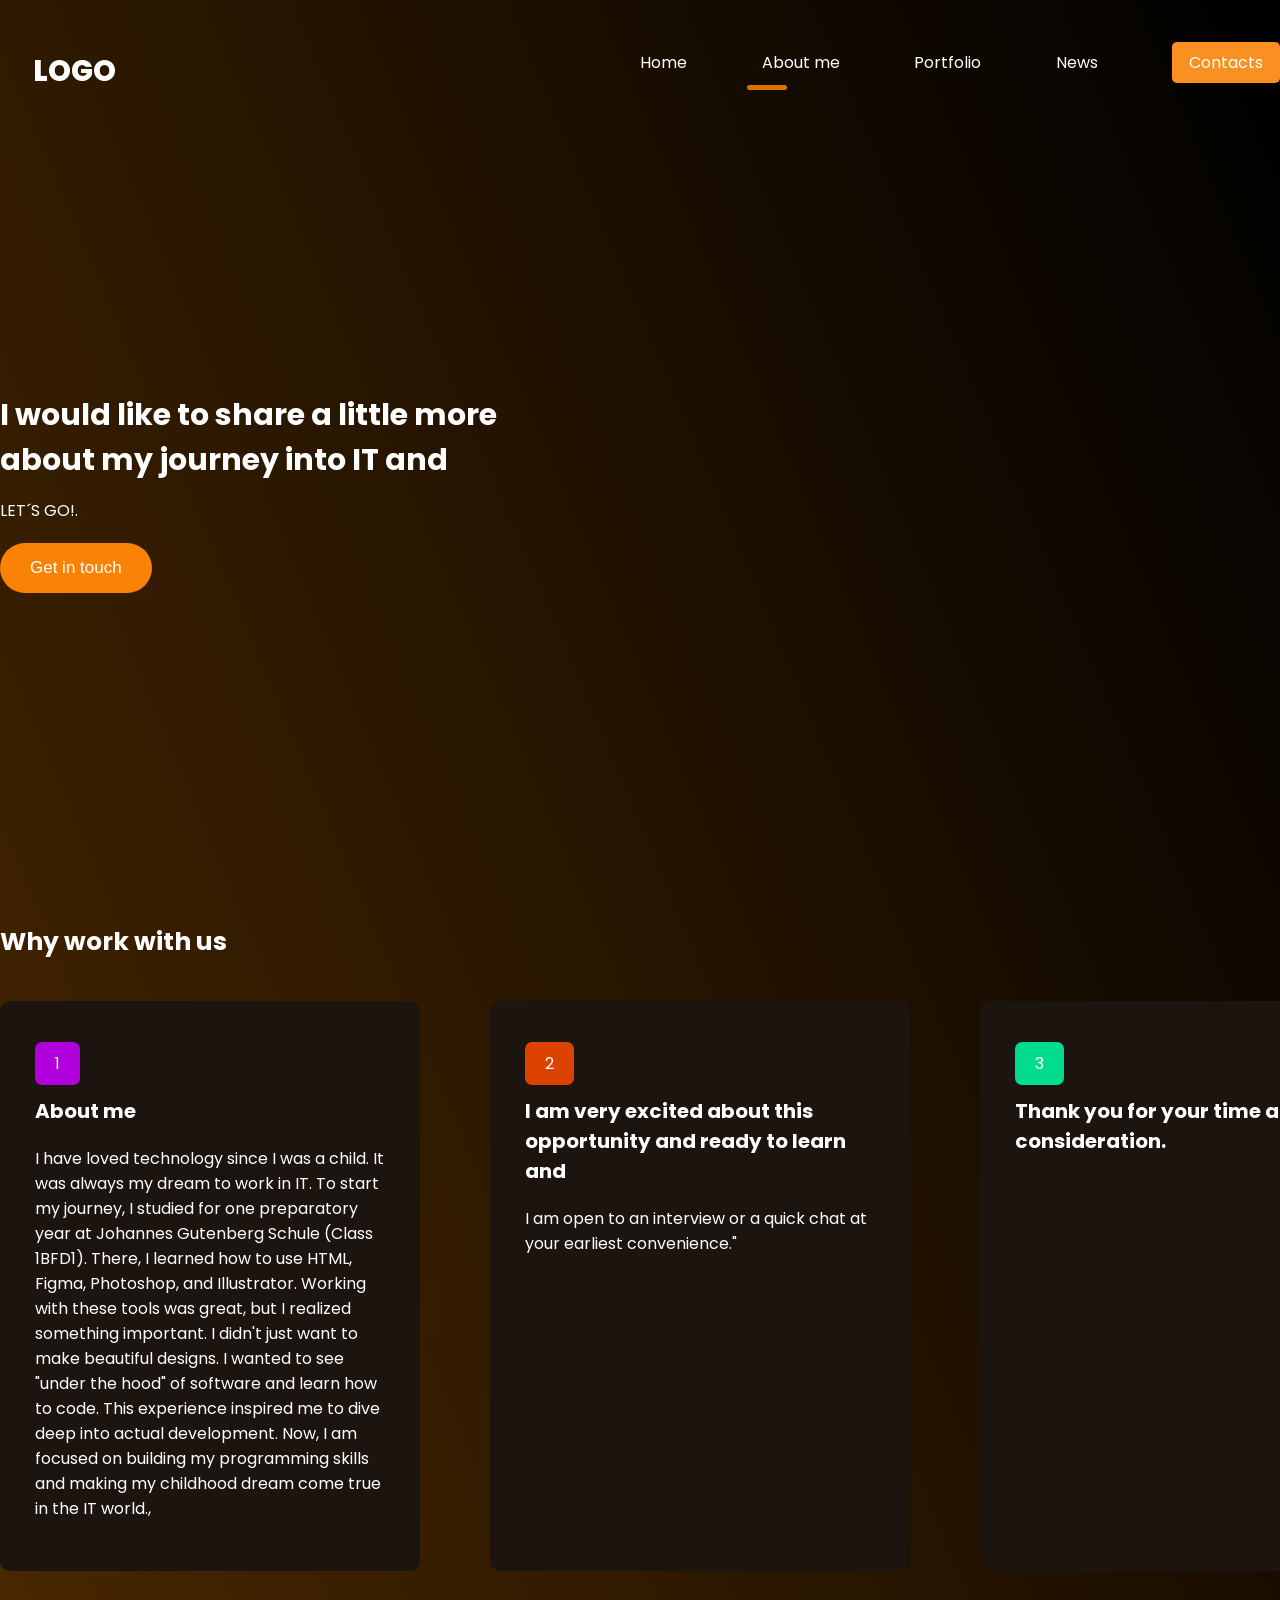
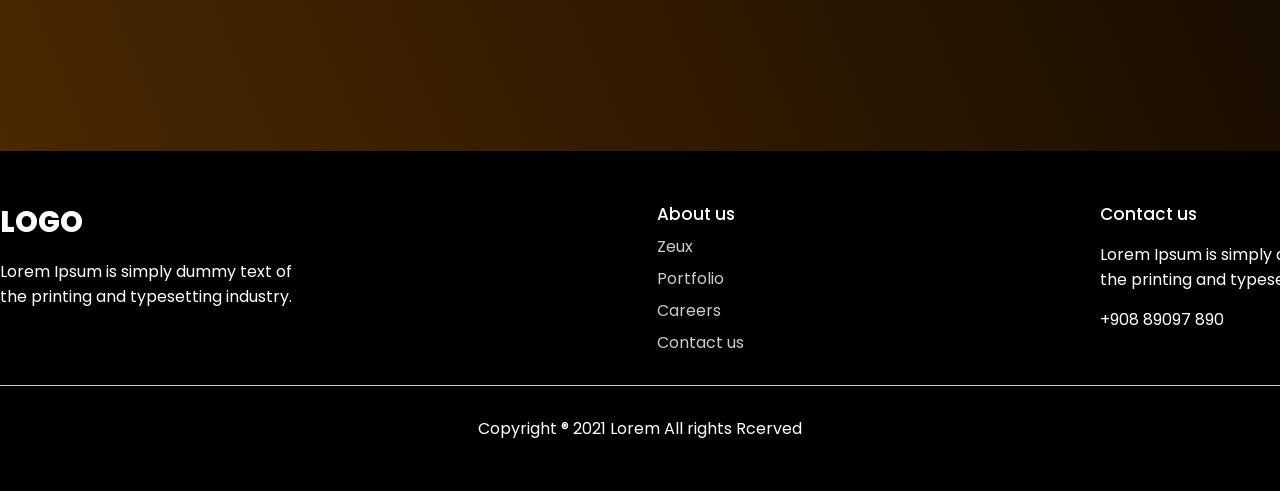
==== about.html @ b407e0cd "Update about.html" ====
<!DOCTYPE html>
<html lang="en">

<head>
    <meta charset="UTF-8">
    <meta name="viewport" content="width=device-width, initial-scale=1.0">
    <title>Game Website</title>
    <link rel="stylesheet" href="main.css">
</head>

<body>
    <div class="wrapper">
        <header> <class= "container">
            <span class="logo">logo</span>
            <nav>
                <ul>
                    <li ><a href="index.html">Home</a></li>
                    <li class="active"><a href="about.html">About me</a></li>
                    <li ><a href="#">Portfolio</a></li>
                    <li ><a href="#">News</a></li>
                    <li class="btn"><a href="contacts.html">Contacts</a></li>
                </ul>
            </nav>
        <header>


        <div class="hero-about container">
            <div class="info">
                <h1>I would like to share a little more about my journey into IT and</h1>
                <p>LET´S GO!.</p>
                <button class="btn">Get in touch</button>
            </div>
            <img src="/img/r6.svg" alt="">
        </div>
        <div class="container work">
            <h2>Why work with us</h2>
            <div class="blocks">
                <div class="block">
                    <span class="badge purple">1</span>
                    <h3>About me</h3>
                    <p>I have loved technology since I was a child. It was always my dream to work in IT. To start my journey, I studied for one preparatory year at Johannes Gutenberg Schule (Class 1BFD1). There, I learned how to use HTML, Figma, Photoshop, and Illustrator.

Working with these tools was great, but I realized something important. I didn't just want to make beautiful designs. I wanted to see "under the hood" of software and learn how to code. This experience inspired me to dive deep into actual development. Now, I am focused on building my programming skills and making my childhood dream come true in the IT world.,</p>
                </div>
                <div class="block">
                    <span class="badge brown">2</span>
                    <h3>I am very excited about this opportunity and ready to learn and</h3>
                    <p>I am open to an interview or a quick chat at your earliest convenience."</p>
                </div>
                <div class="block">
                    <span class="badge green">3</span>
                    <h3>Thank you for your time and consideration.</h3>
    
                </div>
            </div>
        </div>





    </div>


    <footer>
        <div class="block container">
                <div>
                    
                    <span class="logo">logo</span>
                    <p>Lorem Ipsum is simply dummy text of the printing and typesetting industry. </p>
                </div>
                <div>
                <h4>About us</h4>
                <ul>
                    <li>Zeux</li>
                    <li>Portfolio</li>
                    <li>Careers</li>
                    <li>Contact us</li>
                </ul>
                </div>
                <div>
                    <h4>Contact us</h4>
                    <p>Lorem Ipsum is simply dummy text of the printing and typesetting industry. </p>
                    <p>+908 89097 890</p>
                </div>
        </div>
            <hr>
            <p>Copyright ® 2021 Lorem All rights Rcerved</p>
        
    </footer>
       

</body>


</html>
---- main.css ----
@import url('https://fonts.googleapis.com/css2?family=Poppins:ital,wght@0,100;0,200;0,300;0,400;0,500;0,600;0,700;0,800;0,900;1,100;1,200;1,300;1,400;1,500;1,600;1,700;1,800;1,900&display=swap');

*{
    margin: 0;
    padding: 0;
}

body{
    font-family: "Poppins", sans-serif;
    font-weight: 400;
    color: #fff;
    font-size: 16px;
    background: #000;
}

a{
    text-decoration: none;
}

img{
    max-width: 100%;
}

.wrapper{
    background: linear-gradient(247deg, rgba(0, 0, 0, 1) 0%, rgba(74, 40, 0, 1) 100%);;
    width: 100%;
    overflow-x: hidden;
}

.container {
    width: 1400px;
    margin: 0 auto;
}

header{
    padding:50px 0;
}

header .logo, 
footer .block .logo {
    text-transform:uppercase ;
    font-size: 29px;
    font-weight: 800;
    margin-left: 33px;
}

header nav{
    float: right;
    width: 50%;
}
header nav ul{
    list-style: none;
    display: flex;
    justify-content: space-between;
    z-index: 2;
    position: relative;
}

header nav ul li{
    display: inline-block;
}

header nav ul li a {color: #fff

}

header nav ul li.active::after{
    content: '';
    display: block;
    width: 40px;
    height: 5px;
    background: #DC7000;
    border-radius: 10px;
    position: relative;
    top: 10px;
    left: -15px;
}

header nav ul li:not(.active):not(.btn) a:hover{
    border-bottom: 5px solid #DC7000;
}

header nav ul li.btn a, .email .block button {
    background:#FA9021 ;
    padding: 9px 17px;
    border-radius: 5px;
    transition: all 500ms ease;

}

header nav ul li.btn a:hover, 
.email .block button:hover{
    background: #a02604;
}

.hero {
    padding-bottom: 100px;
    position: relative;
    z-index: 1;
}

.hero--info {
    width: 530px;
    padding-top: 70px;
}

.hero--info h2 {
    color: #E87D0E;
    font-size: 20px;
    font-weight: 600;
}

.hero--info h1 {
    font-size: 50px;
    font-weight: 600;
}

.hero--info p {
    font-weight: 500;
    line-height: 170%;
    margin: 30px 0;
}

.hero--info .btn, .hero-about .info .btn {
    background: #fa8305;
    color: #fff;
    border-radius: 50px;
    padding: 15px 30px;
    border: 0;
    transition: all 500ms ease;
    font-size: 17px;
}

.hero--info .btn:hover, 
.hero-about .info .btn:hover {
    cursor: pointer;
    transform: scale(1.1);
}

.hero img {
    position: absolute;
    top: -150px;
    right: 0;
}
/*games section*/

.trending{
    background: linear-gradient(247deg, rgba(0, 0, 0, 1) 0%, rgba(74, 40, 0, 1) 100%);;
    width: 100%;
}

.trending {
    padding-top: 50px;
}

.trending h3{
    font-weight: 600;
    font-size: 31px;
    margin-left: 33px;
}
.trending .see-all, .projects .see-all{
    color: #fff;
    background-color: #25211d;
    border-radius: 5px;
    padding: 12px 23px;
    float: right;
    display: block;
    margin-right: 33px;
    transition: all 500 ms ease;
}


.trending .see-all:hover, .projects .see-all:hover{
    transform: scale(1.1);
}

.trending .games {
    display: flex;
    justify-content: space-around;
    width: 100%;
    padding: 50px 0;
}

.trending .games span{
    display: block;
    text-align: center;
    margin-top: 20px;
}

.trending .games span img {
    position: relative;
    top: 5px;
    margin-right: 7px;
}

.big-text{
    padding: 50px 6;
    font-size: 35px;
    font-weight: 600;
    text-align: center;
    width: 800px;

}

.big-text{
    background: linear-gradient(247deg, rgba(0, 0, 0, 1) 0%, rgba(74, 40, 0, 1) 100%);;
    width: 100%;
}


.banner{
    background: linear-gradient(247deg, rgba(0, 0, 0, 1) 0%, rgba(74, 40, 0, 1) 100%);;
    width: 100%;
}
.banner {
    padding: 80px 33px ;
}
.banner h3{
    font-size: 30px;
    font-weight: 600;
    margin-bottom: 30px;
}

.banner p {
    line-height: 170%;
    margin-bottom: 30px;
    width: 550px;
}

.banner img {
    width: 96%;
    margin-bottom: 30px;
}

/* section of pictures*/
.features {
    background: url('/img/pict3.svg') no-repeat center center fixed ;
    background-size: cover;
    padding: 80px 0;
}

.features h3,
.features p {
    margin-bottom: 20px;
    text-align: center;
    max-width: 800px;
    margin-left: auto;
    margin-right: auto;
} 
.features h3 {
    font-size: 30px;
}

.features .info {
    display: flex;
    justify-content: center;
    flex-wrap: wrap;
}

.features .info .block{
    text-align: center;
    width: 20%;
    margin: 30px 2%;
}

.features .info .block{
    margin-bottom: 15px;
}

.projects{
    padding: 50px 0;
    

}

.projects h3 {
    font-size: 30px;
    text-align: center;
}

.projects p {
    text-align: center;
    margin: 40px 25px;


}

.projects .images{
    display: flex;
    justify-content: space-around;
    margin-bottom: 25px;

}

.projects .see-all{
    float: none;
    width: 60px;
    text-align: center;
    margin: 0 auto;
}


/*lower part*/
.email {
    padding-bottom: 120px;
}

.email h3{
    margin-top: 60px;
    font-size: 30;
}

.email .block{
    background: #1C140F;
    margin-top: 30px;
    border-radius: 10px;
    padding: 40px 3%;
    width: 94%;
    display: flex;
    justify-content: space-between;
    align-items: center;
}

.email .block h4{
    font-size: 30px;
    font-weight: 500;

}

.email .block p{
    width: 500px;
}

.email .block input {
    background: #fff;
    outline: none;
    border: 0;
    border-radius: 5px;
    width: 380px;
    font-family: "Poppins", sans-serif;
    font-weight: 400;
    padding: 20px 30px;
    position: relative;
    right: -100px;
    z-index: 1;
    padding-right: 120px;
}

.email .block input::placeholder{
    color: #898989;
}

.email .block button{
    cursor: pointer;
    border: 0;
    padding: 13px 17px;
    position: relative;
    z-index: 2;
    color: #fff;
}


/*about us */



.hero-about img {
    position: absolute;
    right: -150px;
    top: 150px;

}

.hero-about .info{
    width: 500px;
    padding: 250px 0;

}

.hero-about .info h1{
    margin-bottom: 15px;
    font-size: 30px;
}

.hero-about .info .btn{
    margin-top: 20px;
}

.work {
    padding: 80px 0;
}

.work h2{
    font-size: 25px;
    margin-bottom: 40px;
}

.work .blocks{
    display: flex;
    justify-content: space-between;
}

.work .blocks .block{
    width: 25%;
    border-radius: 10px;
    padding: 50px 35px;
    background: #1C140F;
}

.work .blocks .block h3{
    font-size: 20px;
    margin: 20px 0;
}

.work .blocks .block .badge{
    border-radius: 7px;
    padding: 10px 20px;
}

.work .blocks .block .badge.purple{
    background: #B000DC;
}
.work .blocks .block .badge.brown{
    background: #DC4200;
}

.work .blocks .block .badge.green{
    background: #00DC8D;
}

/*contacts */
.hero-contacts h1{
    text-align: center;
    margin-top: 70px;
    margin-bottom: 30px;
    font-size: 30px;
}

.hero-contacts p{
    text-align: center;
}

.hero-contacts img{
    width: 70%;
    margin: 80px 15%;
}

.feedback{
    background: #1C140F;
    padding: 70px 0;
}


.feedback h2 {
    text-align: center;
    font-weight: 500;
    font-size: 30px;
}

.feedback p {
    text-align: center;
    margin-top: 10px;
}

.feedback form{
    margin: 80px auto;
    width: 600px;
}

.feedback form .inline{
    display: flex;
    justify-content: space-between;
}

.feedback form .inline > div{
    width: 50%;
}

.feedback form label{
    color: #4F4F4F;
    font-size: 14px;
}

.feedback form input, 
.feedback form textarea {
    background: #CECECE;
    border-radius: 10px;
    border: 0.6px solid #CECECE;
    display: block;
    width: 90%;
    padding: 15px 10px;
    outline: none;
    color: #fff;
    margin-top: 7px;
    margin-bottom: 20px ;
}

.feedback form .one-line {
    width: 95%;
}


.feedback form textarea{
    resize: none;
    height: 200px;
}

.feedback form button{
    background: #DC7000;
    border-radius: 5px;
    border: 0;
    float: right;
    cursor: pointer;
    color: #fff;
    padding: 15px 35px;
    transition: all 50ms ease;
}

.feedback form button:hover{
    background: #b01414;
}


/*footer */

footer {
    background: #000;
    padding:50px 0; 
}

footer .block .logo{
    margin: 0;
}

footer .block{
    display: flex;
    justify-content: space-between;
}

footer .block p {
    width: 300px;
    margin: 15px 0;
}

footer .block h4{
    font-weight: 500;
    font-size: 17px;

}

footer .block ul li{
    margin-top: 7px;
    opacity: 0.8;
    list-style-type: none;
}

footer hr{
    margin: 30px 0;
    border: 0;
    height: 0.6px;
    background:#ccc;
}

footer >p{
    text-align: center;
}
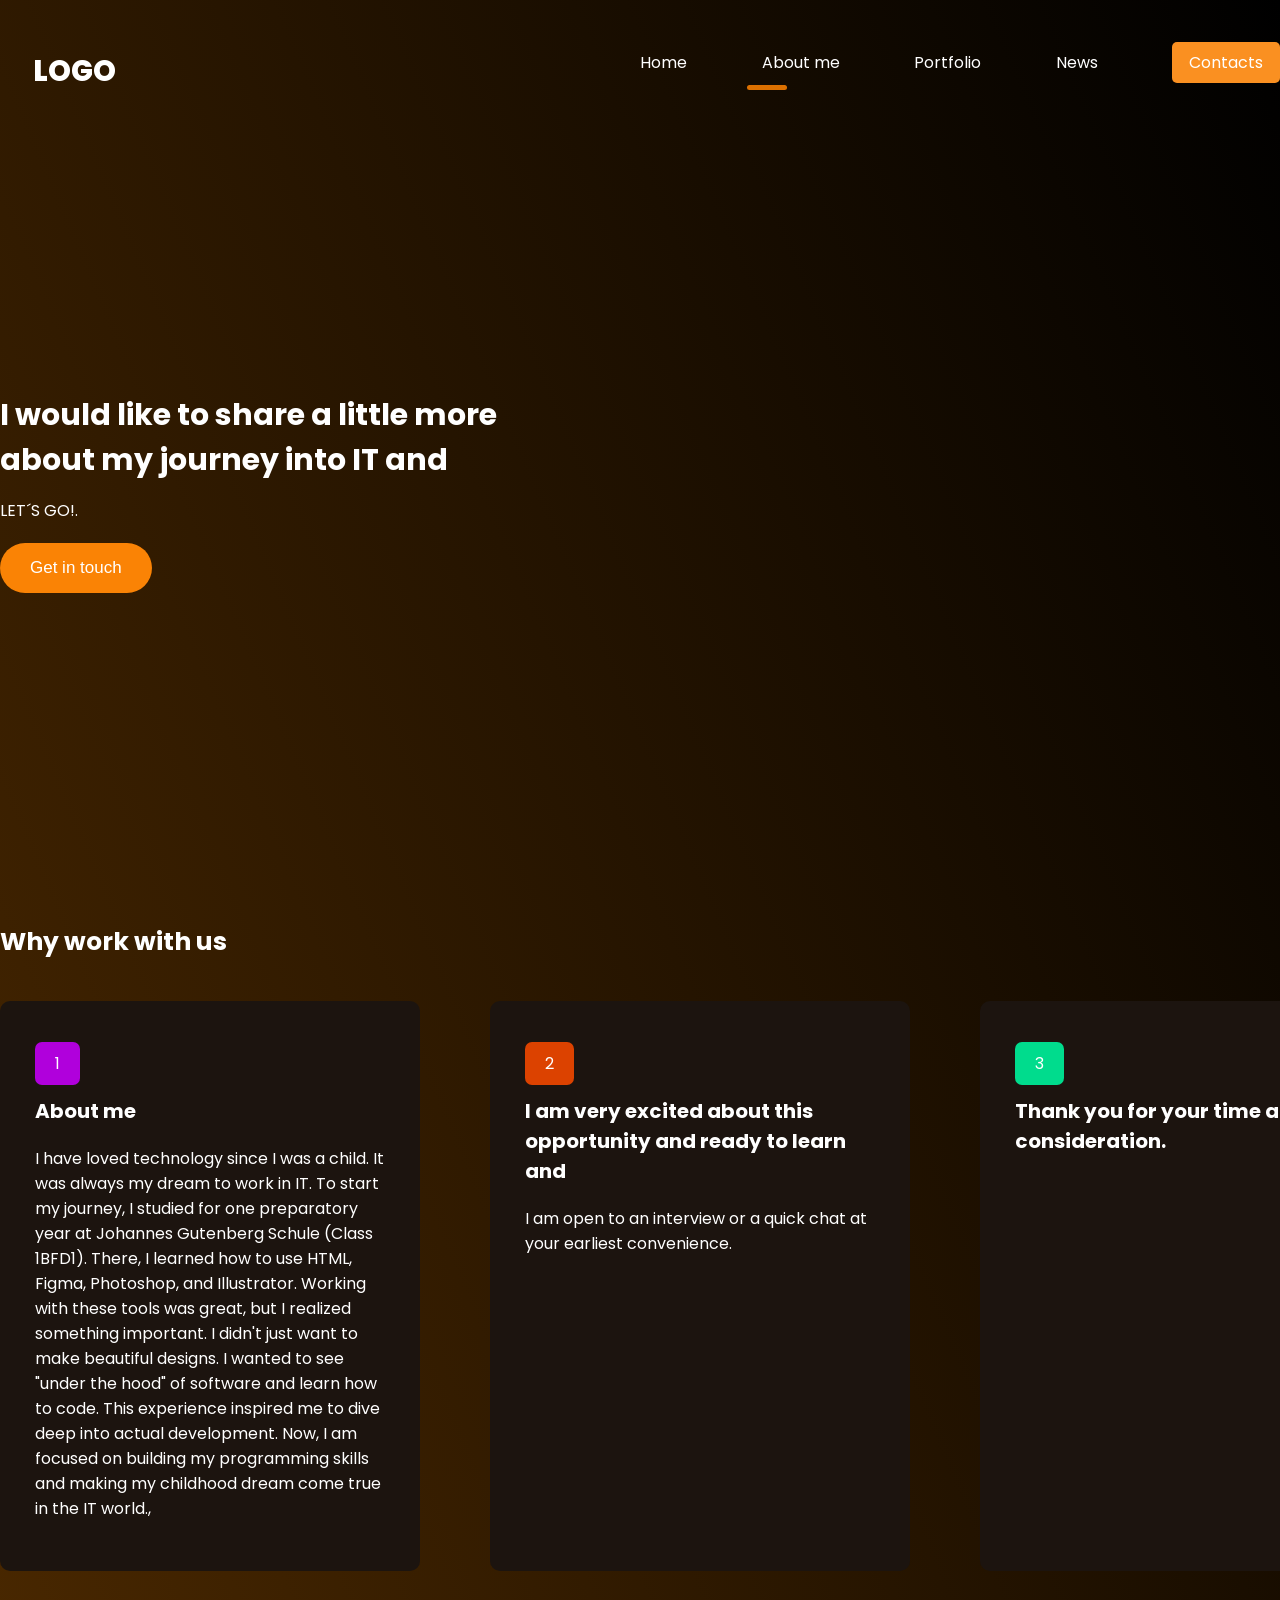
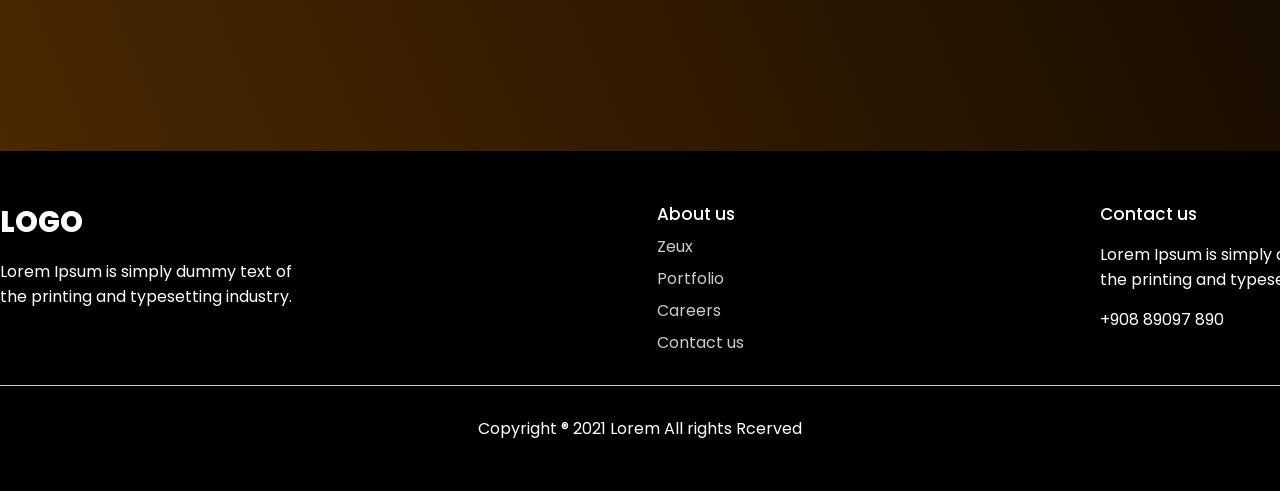
==== commit fd8fefa8: "Update about.html" ====
--- a/about.html
+++ b/about.html
@@ -45,7 +45,7 @@
                 <div class="block">
                     <span class="badge brown">2</span>
                     <h3>I am very excited about this opportunity and ready to learn and</h3>
-                    <p>I am open to an interview or a quick chat at your earliest convenience."</p>
+                    <p>I am open to an interview or a quick chat at your earliest convenience.</p>
                 </div>
                 <div class="block">
                     <span class="badge green">3</span>
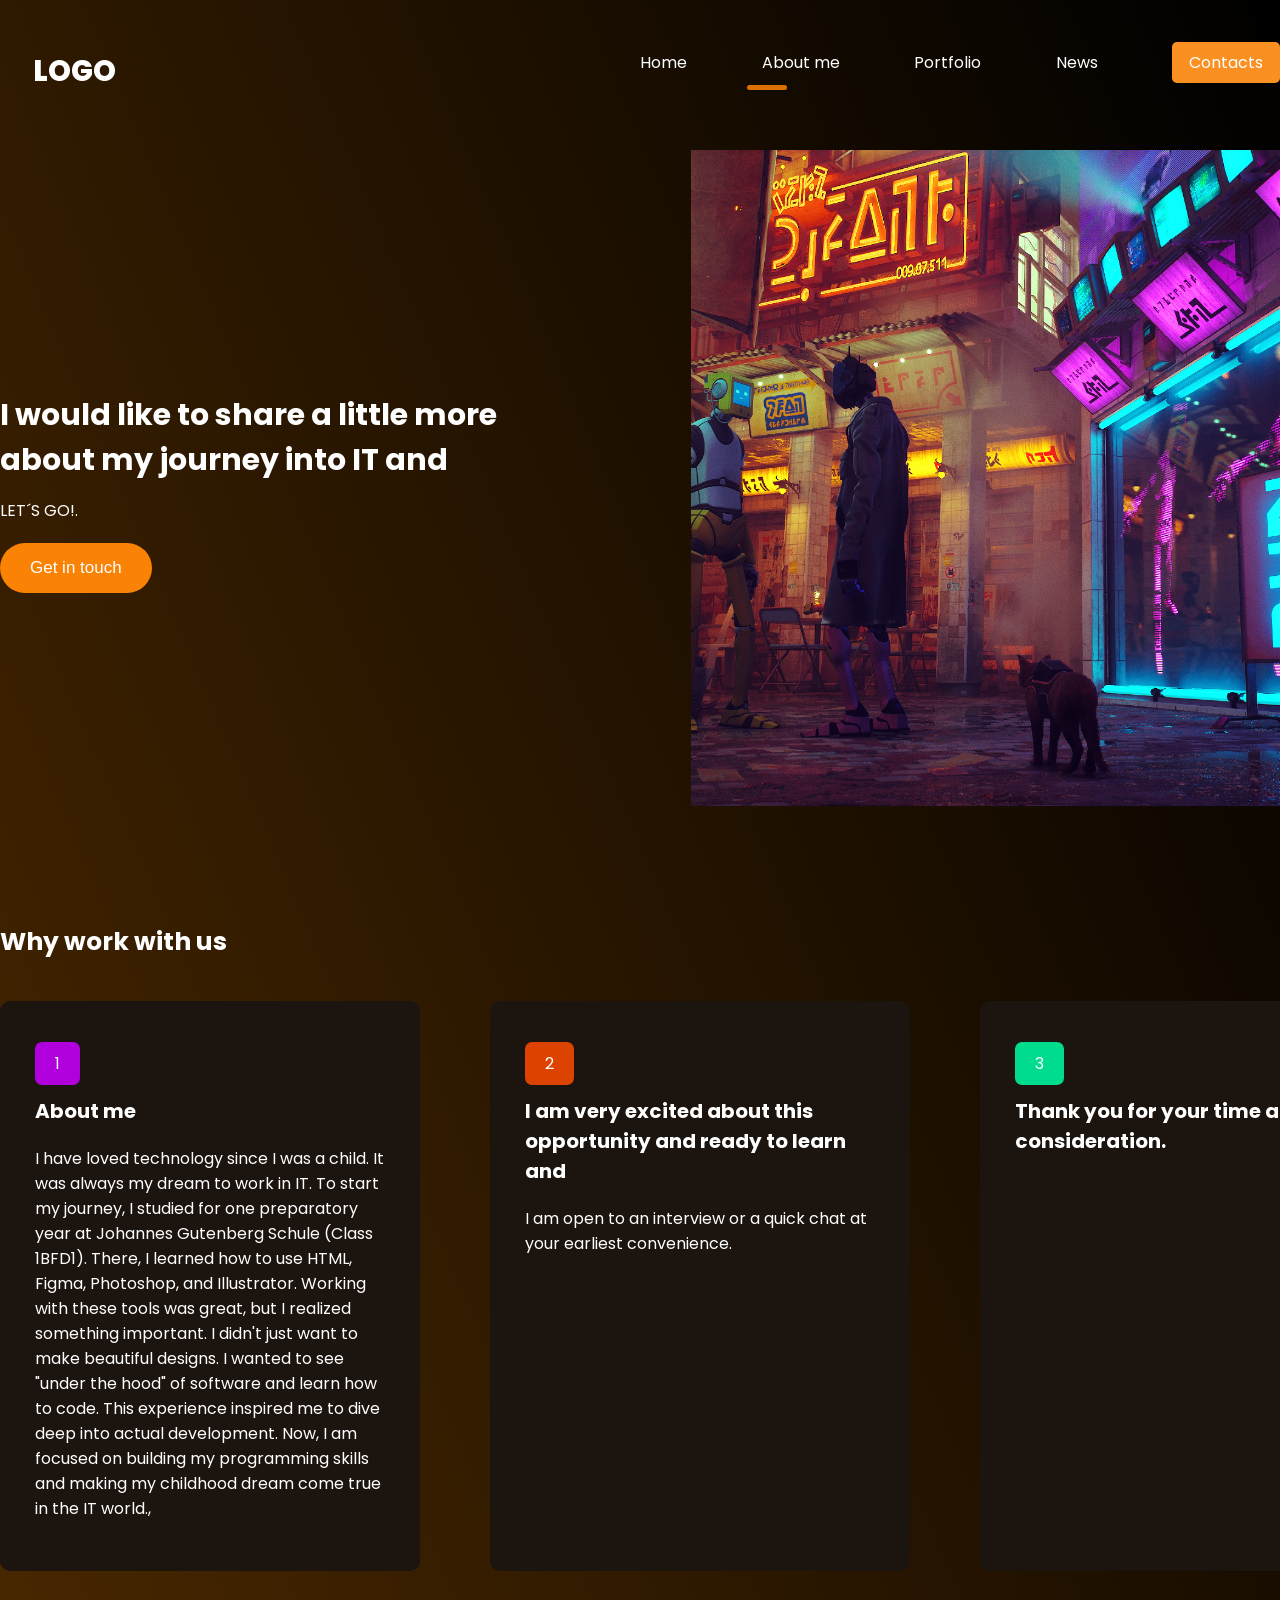
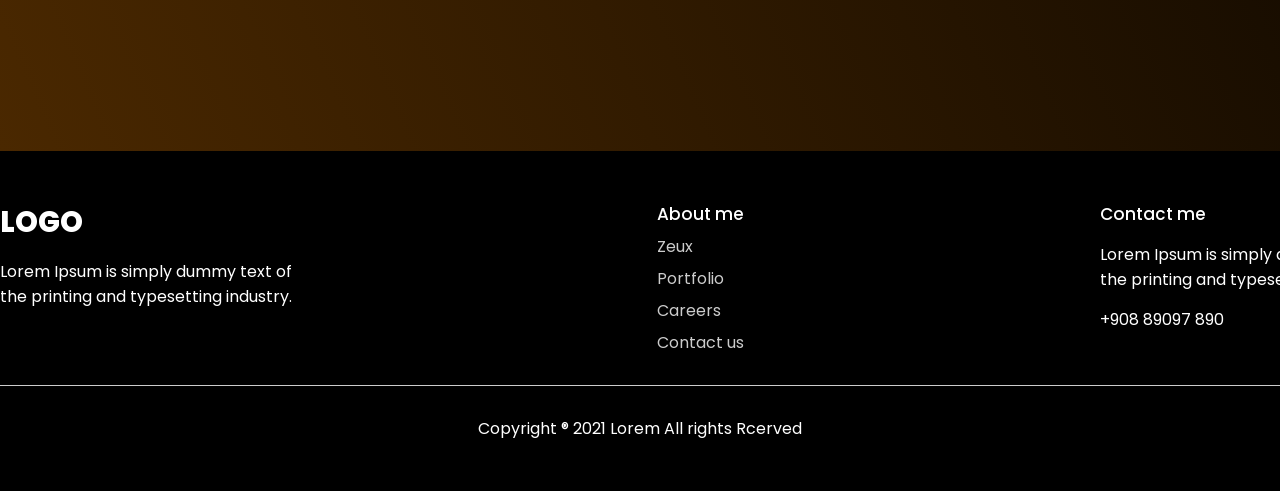
==== commit c1115cfa: "Update about.html" ====
--- a/about.html
+++ b/about.html
@@ -30,7 +30,7 @@
                 <p>LET´S GO!.</p>
                 <button class="btn">Get in touch</button>
             </div>
-            <img src="/img/r6.svg" alt="">
+            <img src="r6.svg" alt="joystick.svg">
         </div>
         <div class="container work">
             <h2>Why work with us</h2>
@@ -70,7 +70,7 @@
                     <p>Lorem Ipsum is simply dummy text of the printing and typesetting industry. </p>
                 </div>
                 <div>
-                <h4>About us</h4>
+                <h4>About me</h4>
                 <ul>
                     <li>Zeux</li>
                     <li>Portfolio</li>
@@ -79,7 +79,7 @@
                 </ul>
                 </div>
                 <div>
-                    <h4>Contact us</h4>
+                    <h4>Contact me</h4>
                     <p>Lorem Ipsum is simply dummy text of the printing and typesetting industry. </p>
                     <p>+908 89097 890</p>
                 </div>
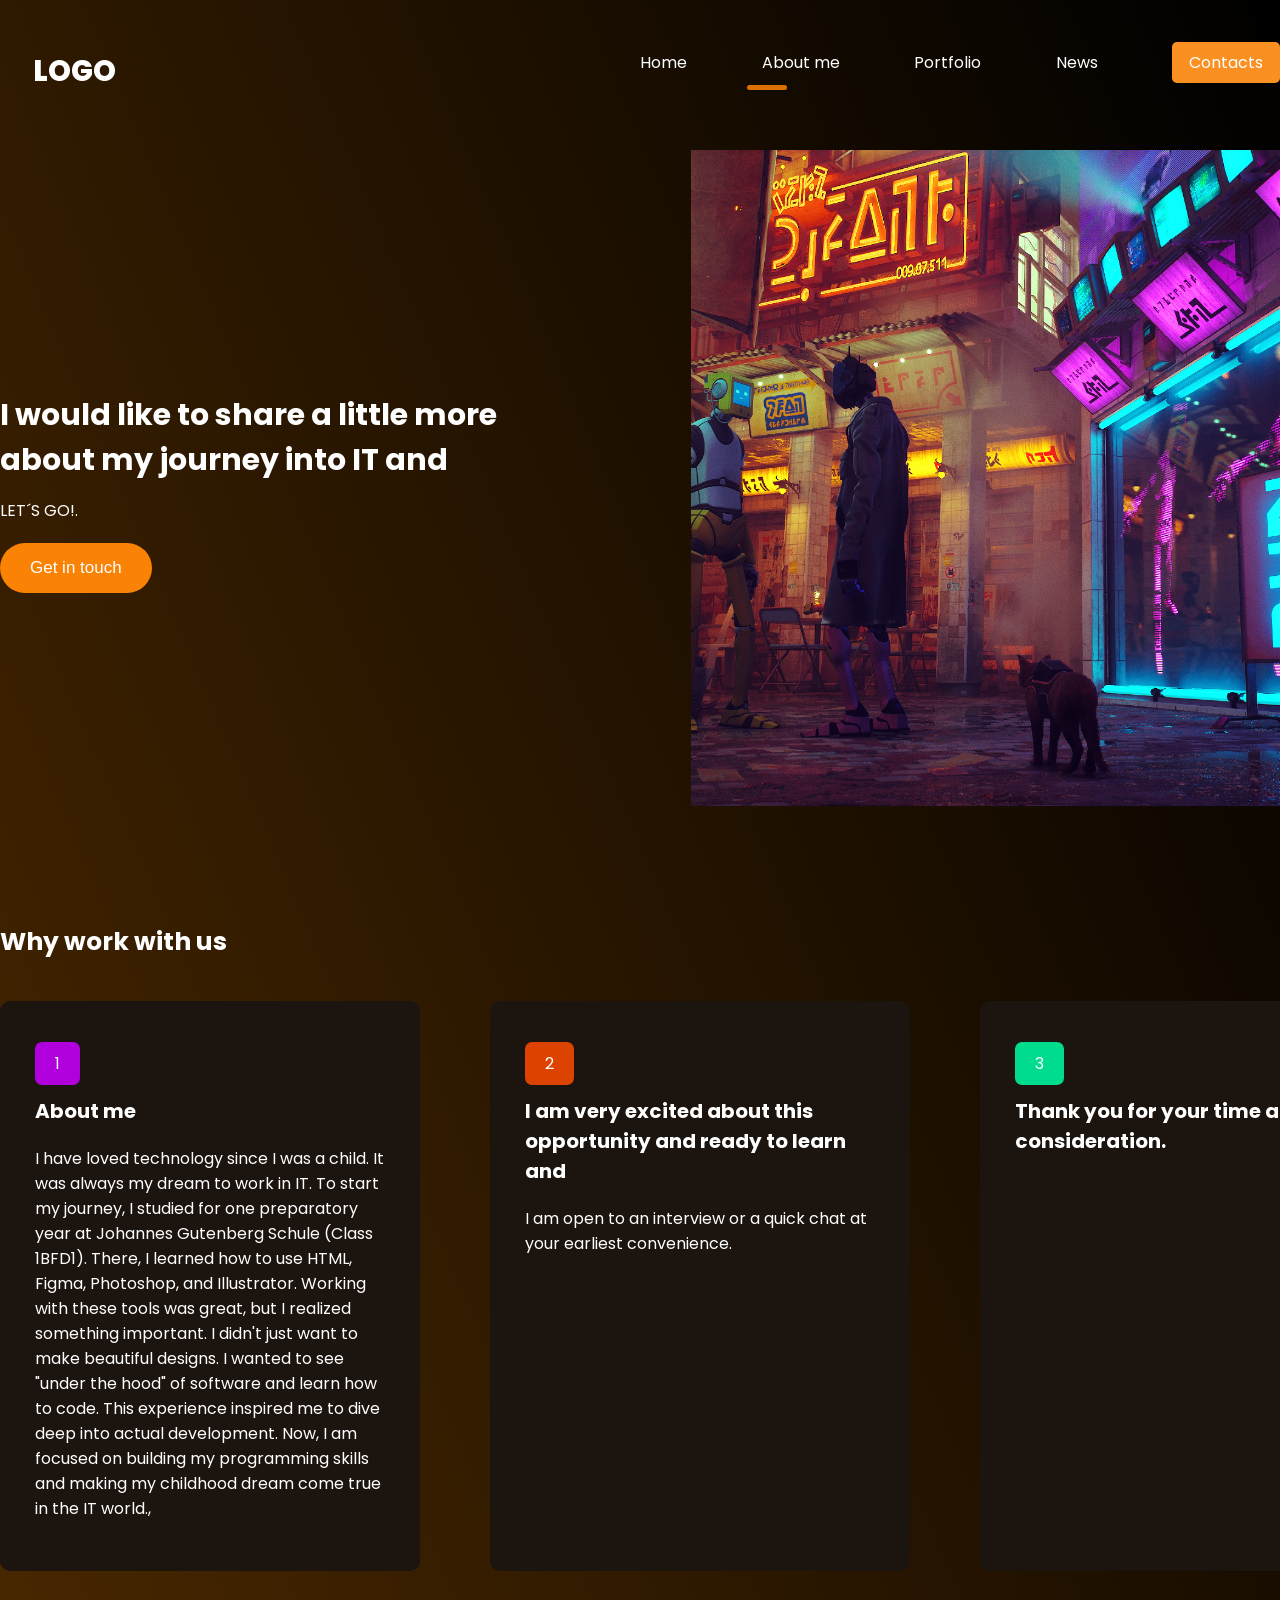
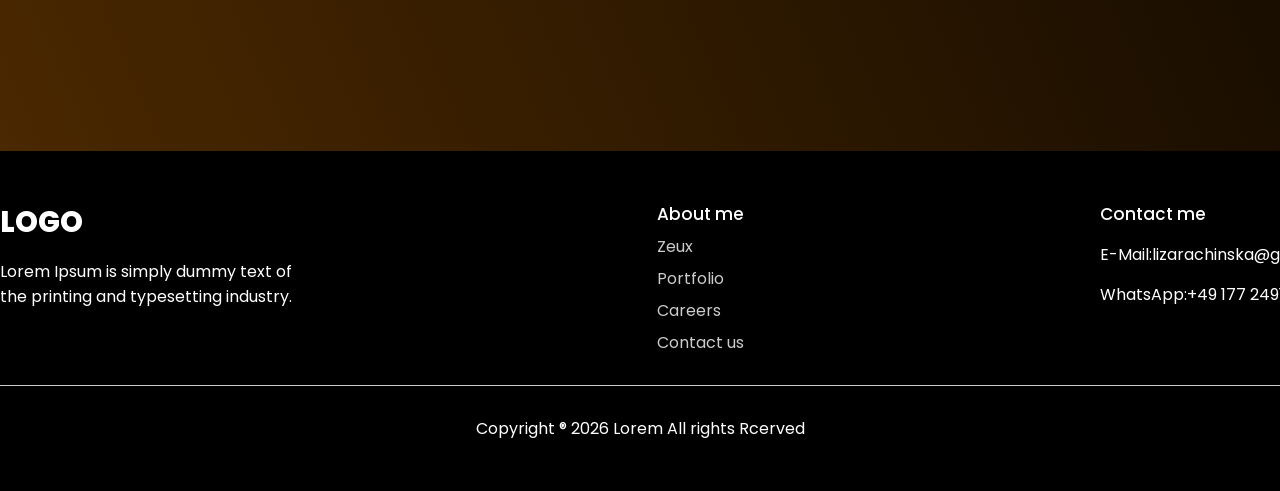
==== commit 24dd8483: "Update about.html" ====
--- a/about.html
+++ b/about.html
@@ -80,12 +80,12 @@
                 </div>
                 <div>
                     <h4>Contact me</h4>
-                    <p>Lorem Ipsum is simply dummy text of the printing and typesetting industry. </p>
-                    <p>+908 89097 890</p>
+                    <p>E-Mail:lizarachinska@gmail.com </p>
+                    <p>WhatsApp:+49 177 2491436</p>
                 </div>
         </div>
             <hr>
-            <p>Copyright ® 2021 Lorem All rights Rcerved</p>
+            <p>Copyright ® 2026 Lorem All rights Rcerved</p>
         
     </footer>
        
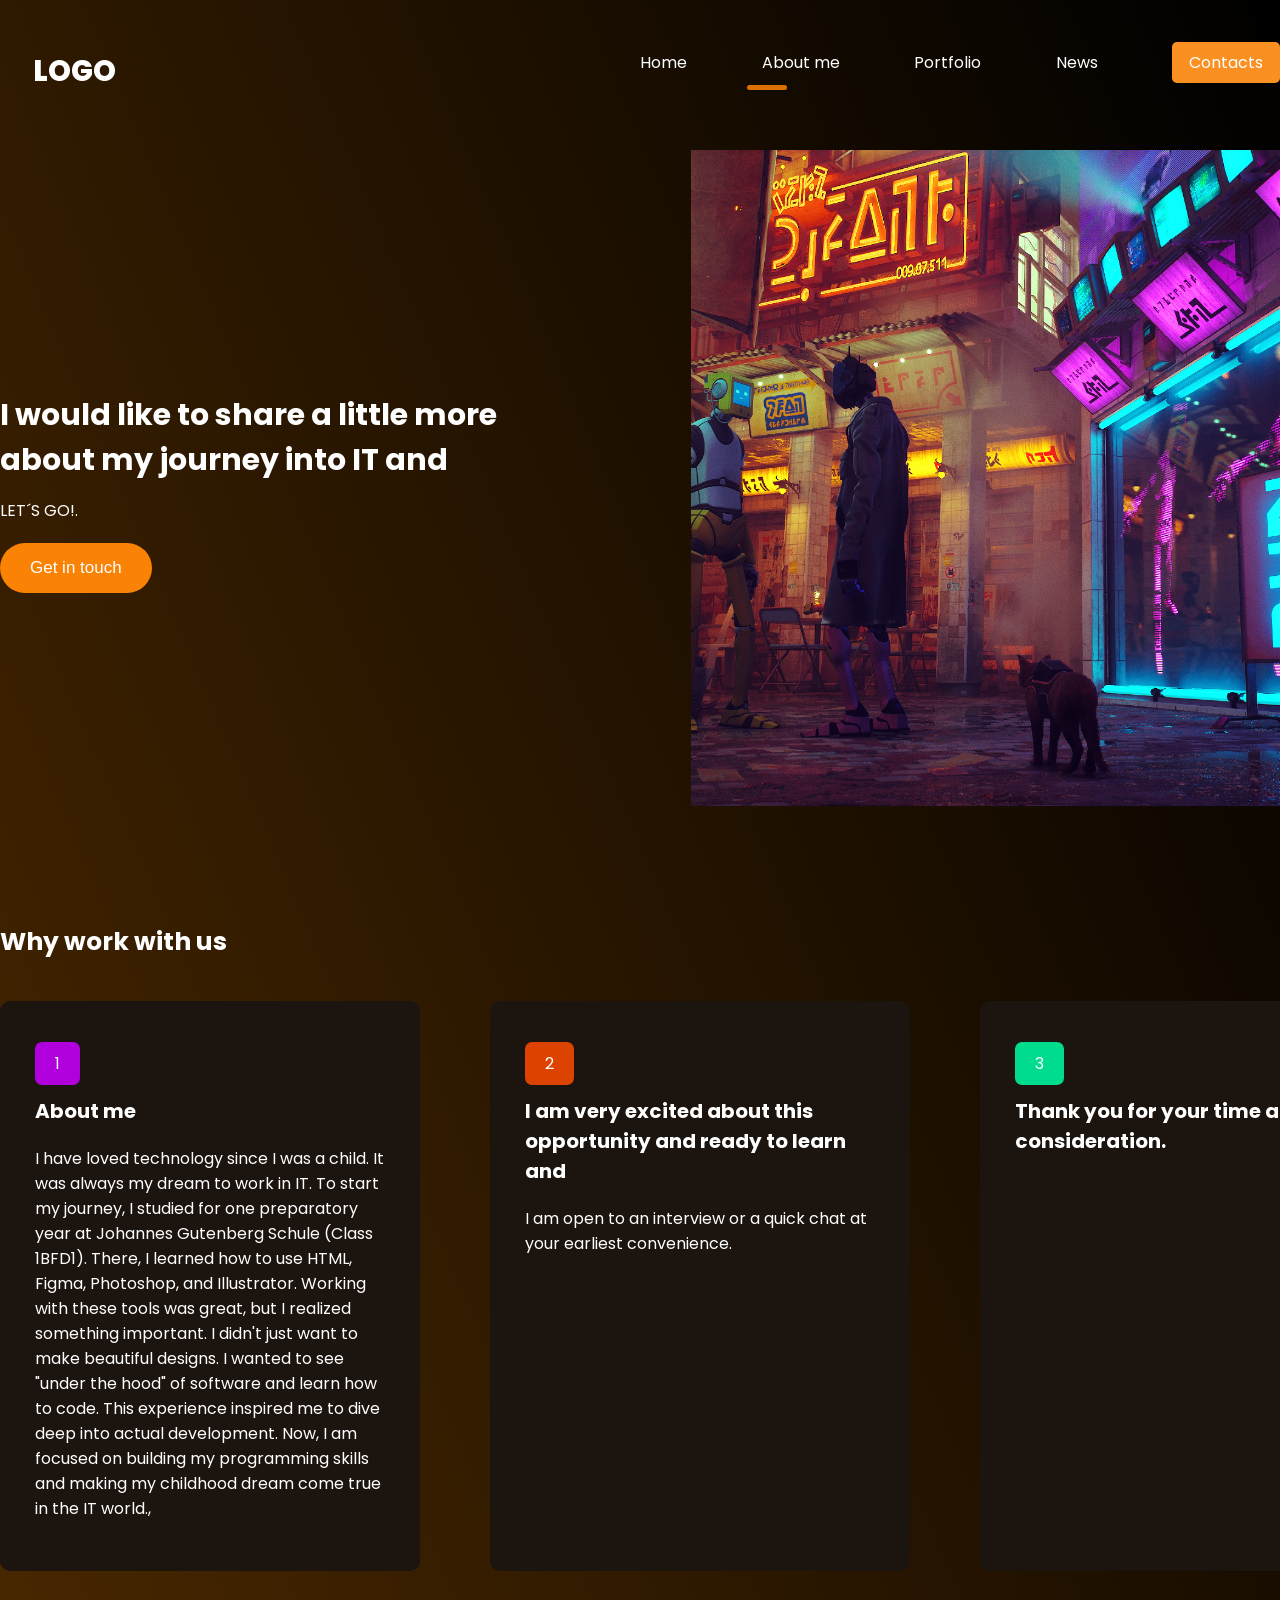
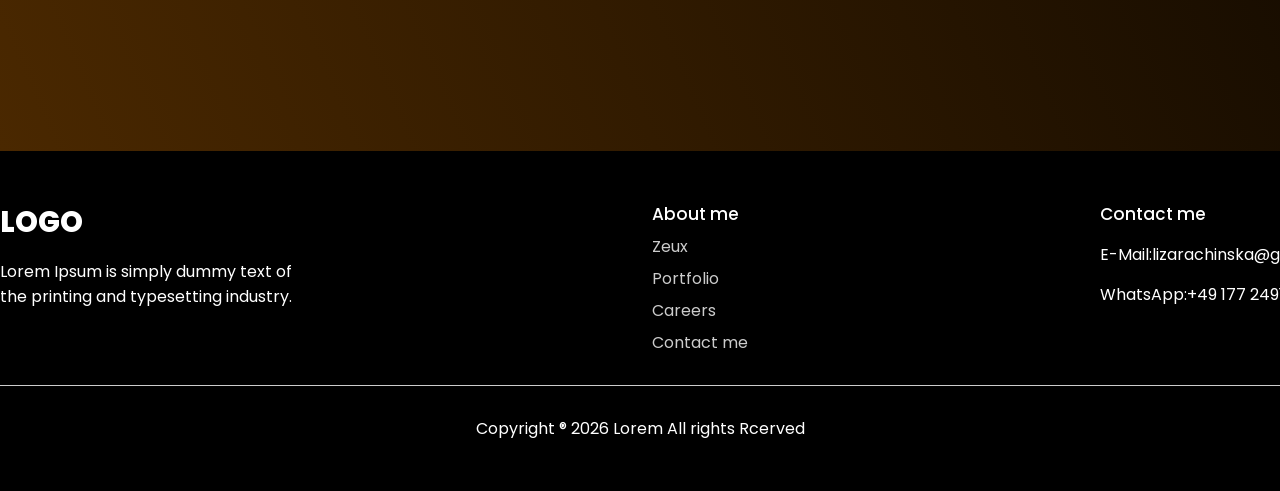
==== commit d2403566: "Update about.html" ====
--- a/about.html
+++ b/about.html
@@ -75,7 +75,7 @@
                     <li>Zeux</li>
                     <li>Portfolio</li>
                     <li>Careers</li>
-                    <li>Contact us</li>
+                    <li>Contact me</li>
                 </ul>
                 </div>
                 <div>
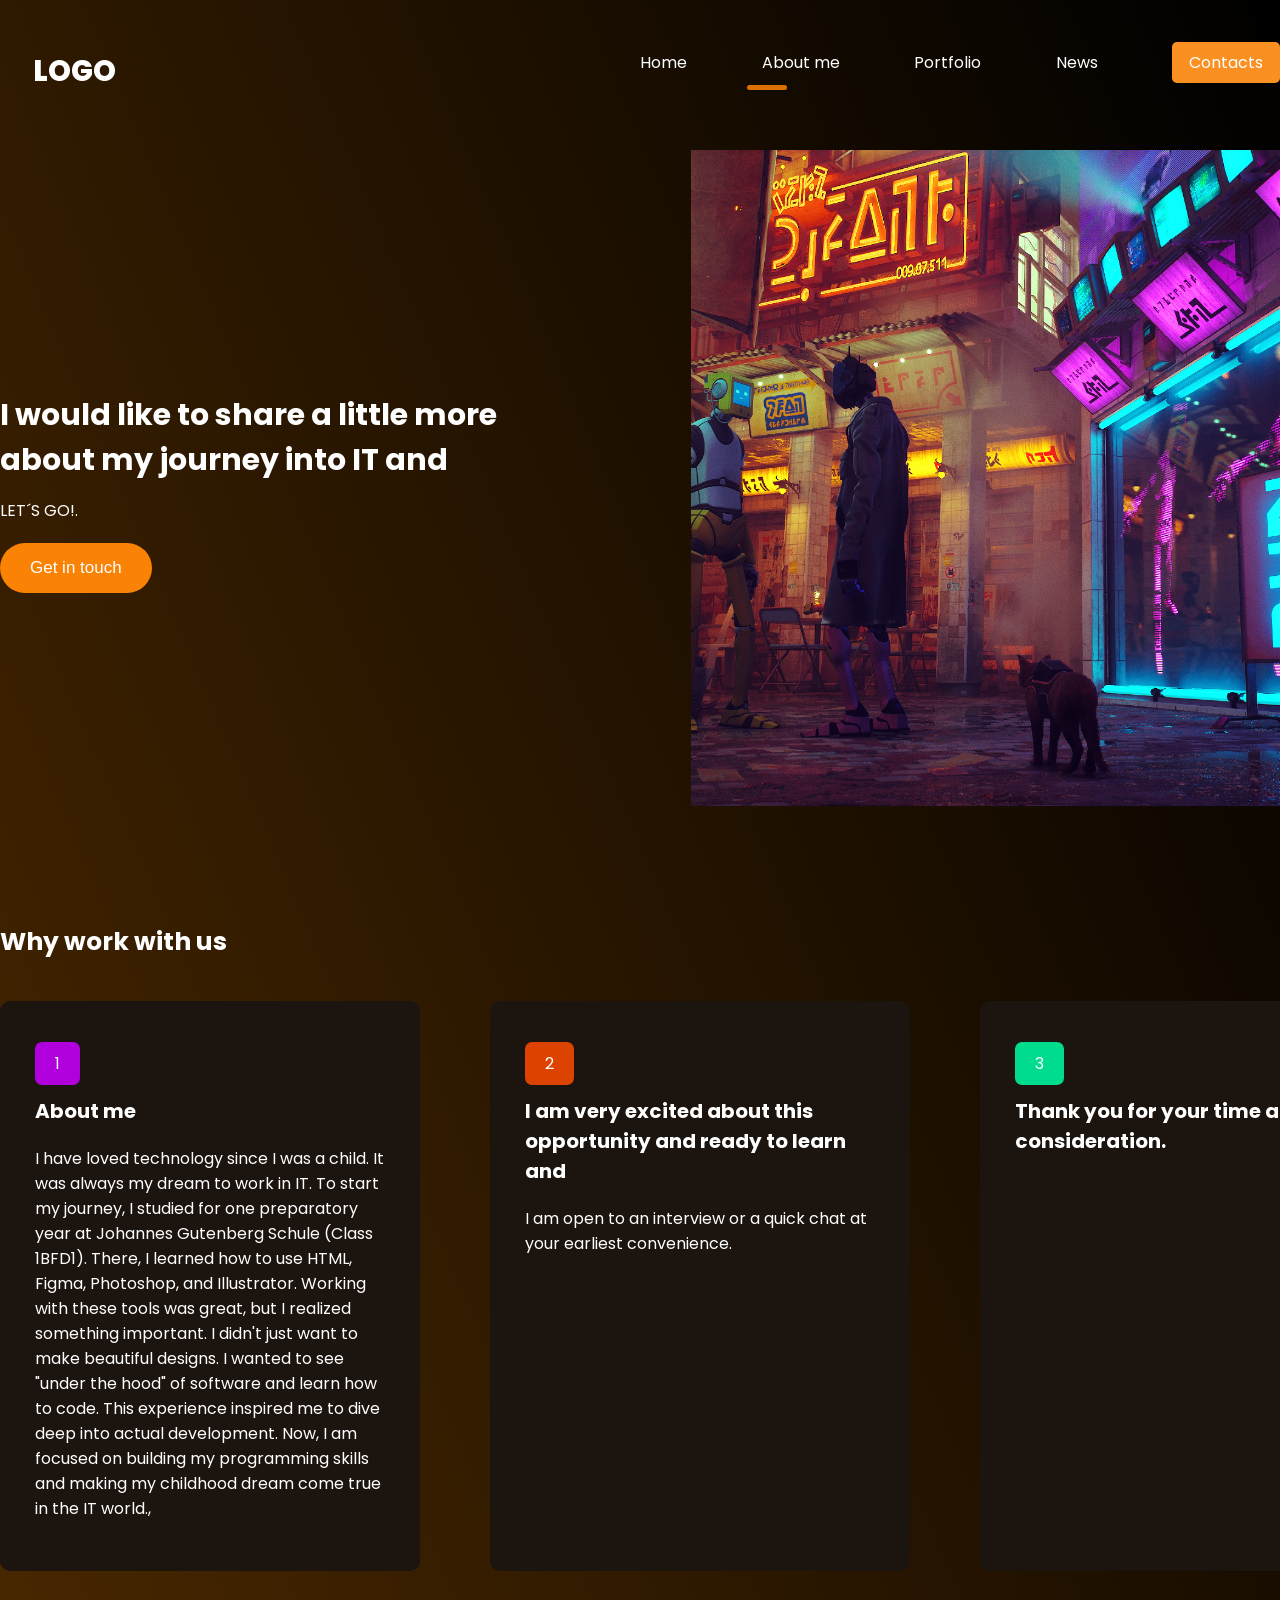
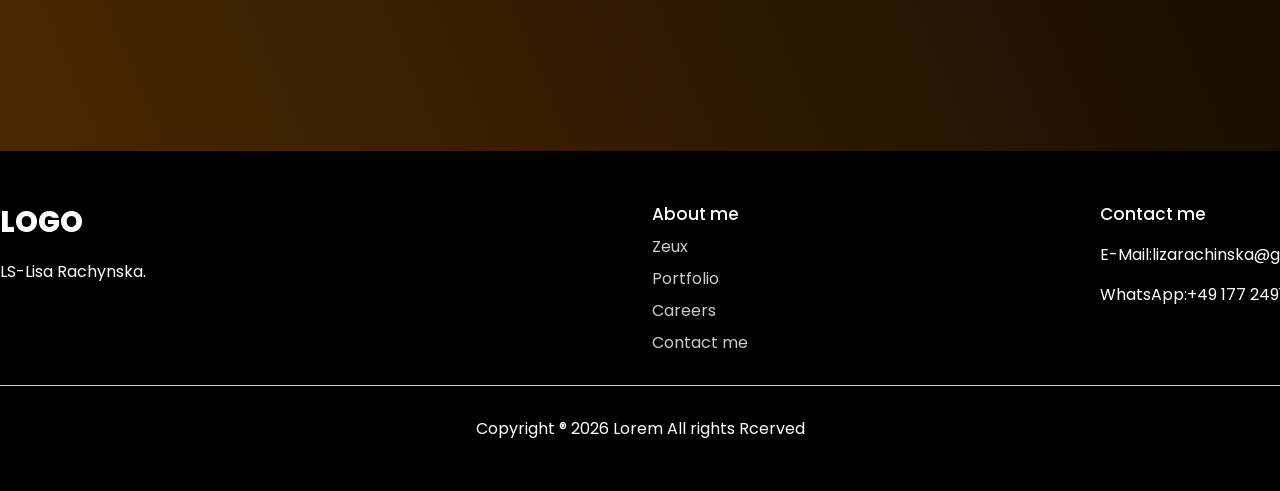
==== commit c6ef6e11: "Update about section text in about.html" ====
--- a/about.html
+++ b/about.html
@@ -67,7 +67,7 @@
                 <div>
                     
                     <span class="logo">logo</span>
-                    <p>Lorem Ipsum is simply dummy text of the printing and typesetting industry. </p>
+                    <p>LS-Lisa Rachynska. </p>
                 </div>
                 <div>
                 <h4>About me</h4>
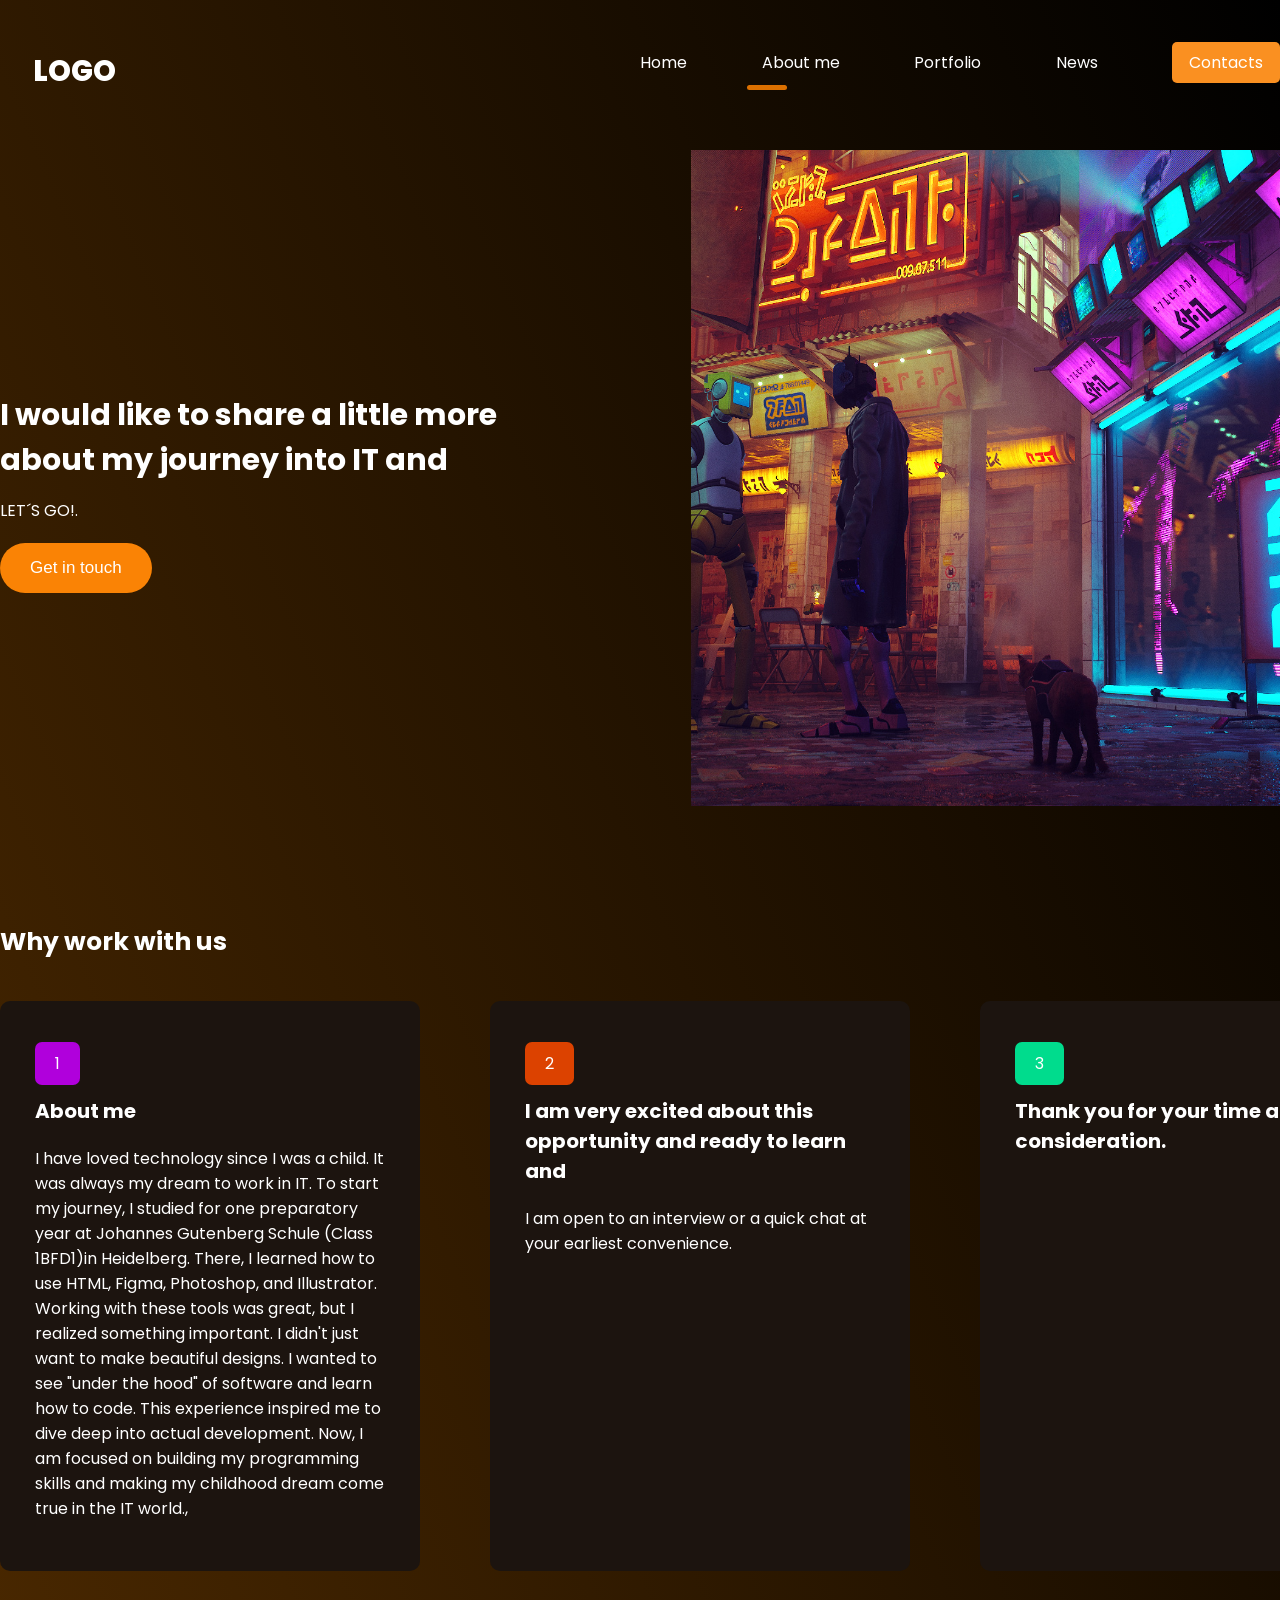
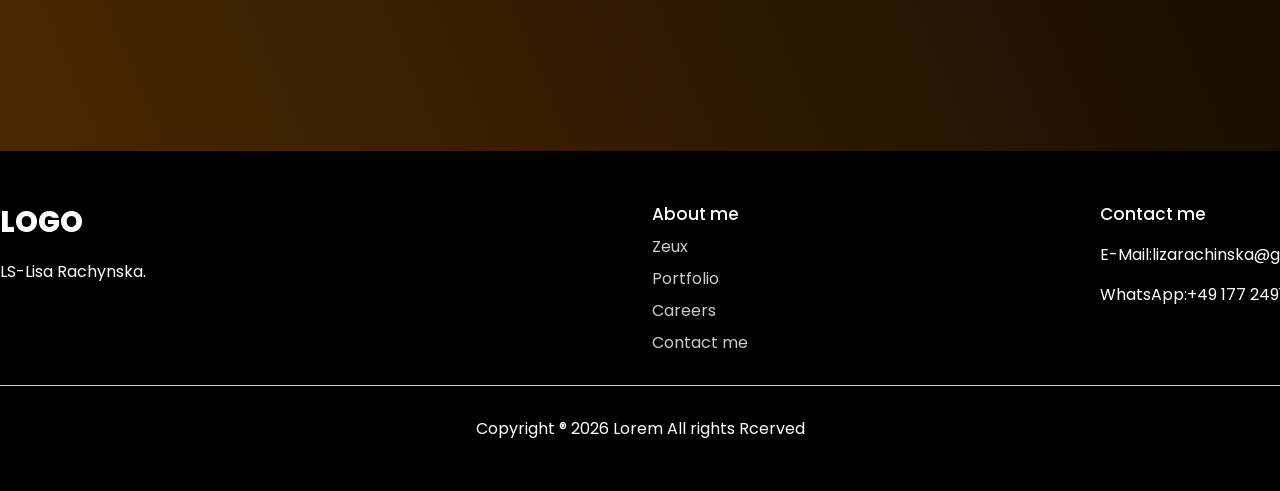
==== commit aca7ad04: "Update about.html" ====
--- a/about.html
+++ b/about.html
@@ -38,7 +38,7 @@
                 <div class="block">
                     <span class="badge purple">1</span>
                     <h3>About me</h3>
-                    <p>I have loved technology since I was a child. It was always my dream to work in IT. To start my journey, I studied for one preparatory year at Johannes Gutenberg Schule (Class 1BFD1). There, I learned how to use HTML, Figma, Photoshop, and Illustrator.
+                    <p>I have loved technology since I was a child. It was always my dream to work in IT. To start my journey, I studied for one preparatory year at Johannes Gutenberg Schule (Class 1BFD1)in Heidelberg. There, I learned how to use HTML, Figma, Photoshop, and Illustrator.
 
 Working with these tools was great, but I realized something important. I didn't just want to make beautiful designs. I wanted to see "under the hood" of software and learn how to code. This experience inspired me to dive deep into actual development. Now, I am focused on building my programming skills and making my childhood dream come true in the IT world.,</p>
                 </div>
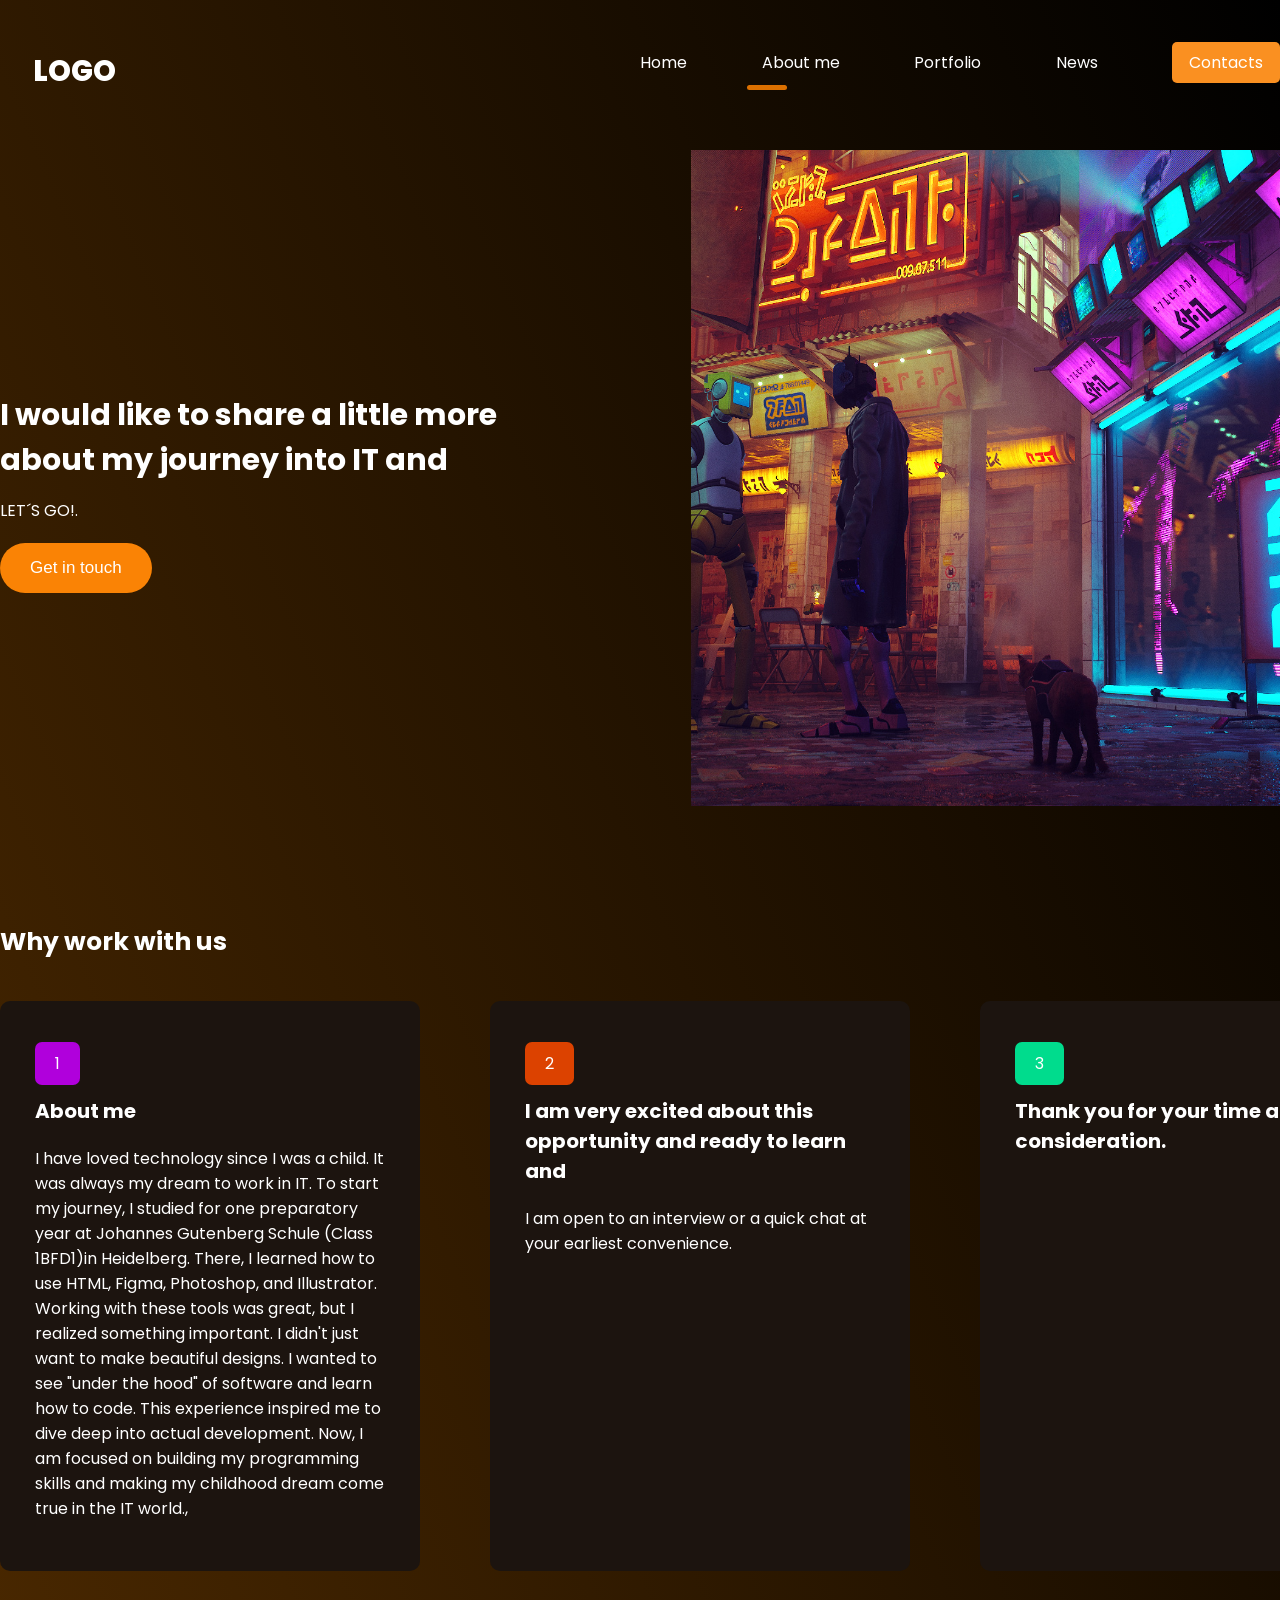
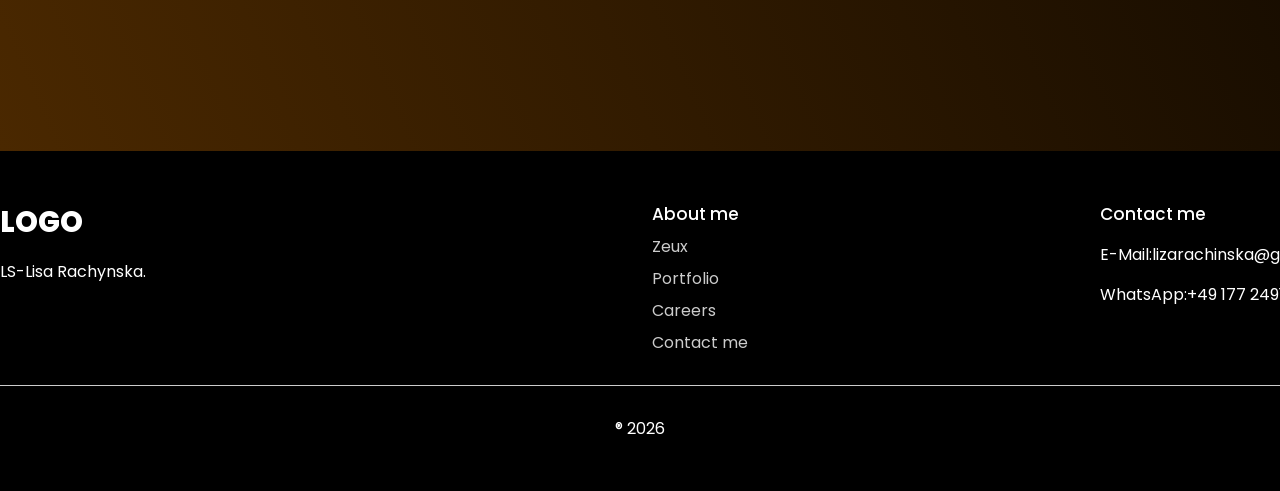
==== commit 4f82dfb8: "Update about.html" ====
--- a/about.html
+++ b/about.html
@@ -85,7 +85,7 @@
                 </div>
         </div>
             <hr>
-            <p>Copyright ® 2026 Lorem All rights Rcerved</p>
+            <p> ® 2026  </p>
         
     </footer>
        
